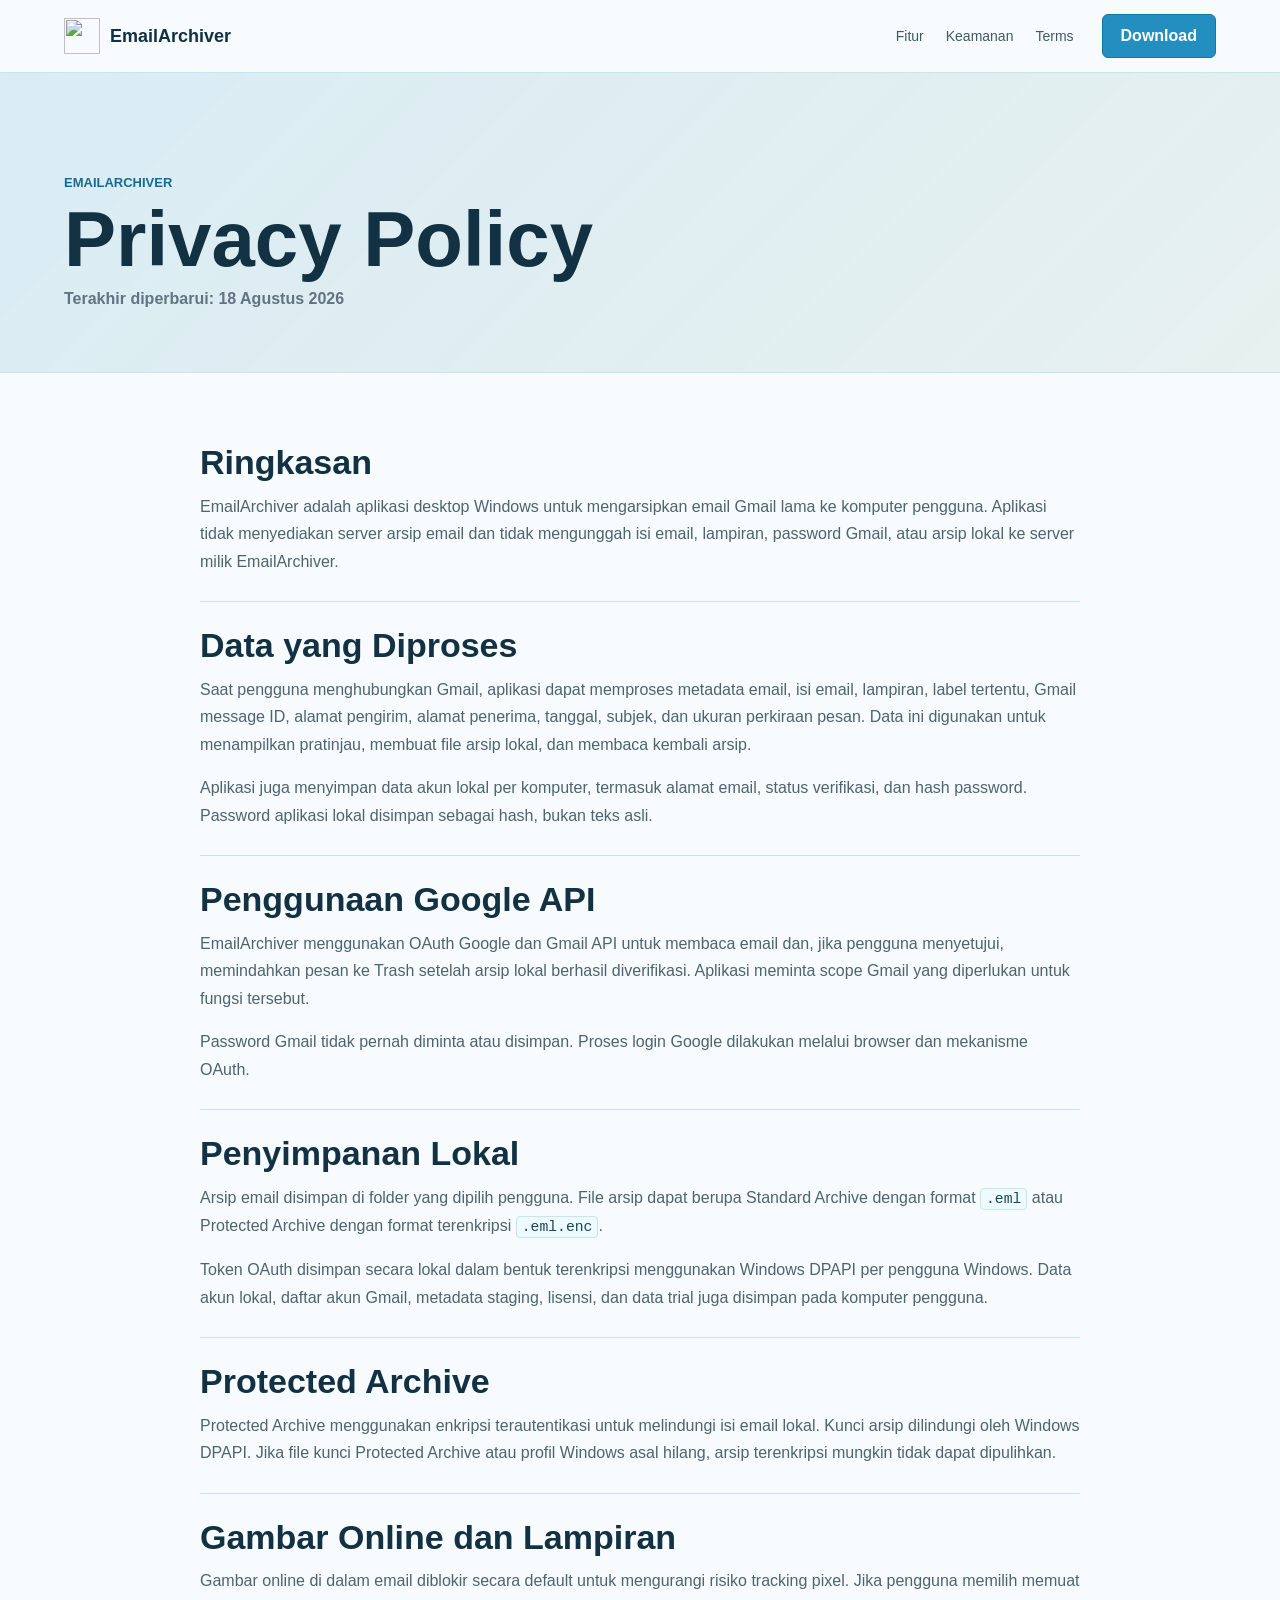
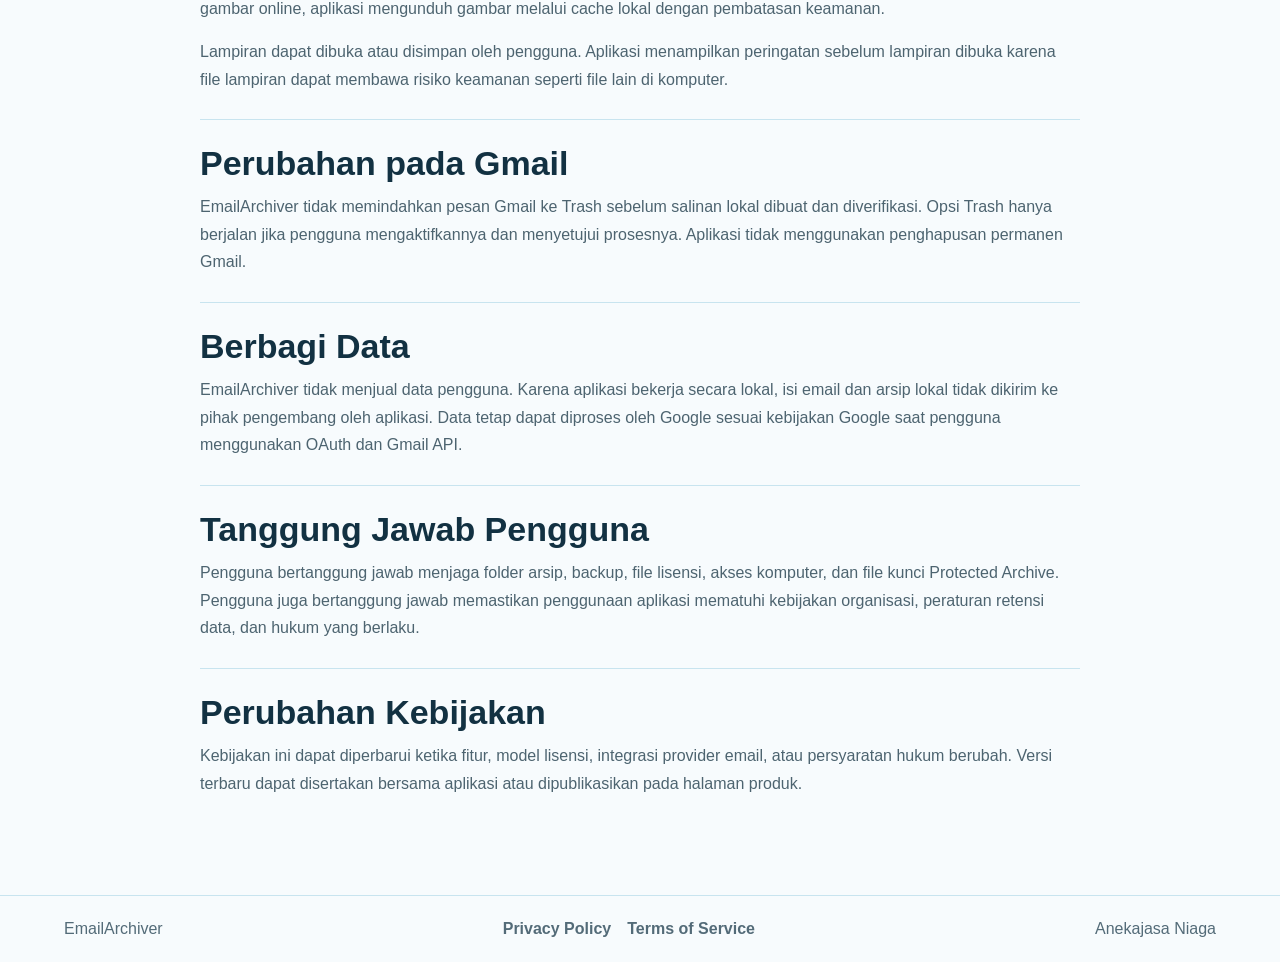
==== public/privacy-policy.html @ bda4c3da "First commit" ====
<!doctype html>
<html lang="id">
<head>
  <meta charset="utf-8">
  <meta name="viewport" content="width=device-width, initial-scale=1">
  <title>Privacy Policy - EmailArchiver</title>
  <meta name="description" content="Kebijakan privasi EmailArchiver mengenai data Gmail, arsip lokal, OAuth, token, lisensi, dan keamanan lampiran.">
  <link rel="stylesheet" href="styles.css">
</head>
<body>
  <header class="site-header">
    <a class="brand" href="index.html" aria-label="EmailArchiver">
      <img src="../EmailArchiver.App/Resources/logo.png" alt="" class="brand-logo">
      <span>EmailArchiver</span>
    </a>
    <nav class="nav-links" aria-label="Navigasi utama">
      <a href="index.html#fitur">Fitur</a>
      <a href="index.html#keamanan">Keamanan</a>
      <a href="terms-of-service.html">Terms</a>
    </nav>
    <a class="header-action" href="index.html#download">Download</a>
  </header>

  <main>
    <section class="legal-hero">
      <p class="eyebrow">EmailArchiver</p>
      <h1>Privacy Policy</h1>
      <p>Terakhir diperbarui: 18 Agustus 2026</p>
    </section>

    <article class="legal-content">
      <section>
        <h2>Ringkasan</h2>
        <p>EmailArchiver adalah aplikasi desktop Windows untuk mengarsipkan email Gmail lama ke komputer pengguna. Aplikasi tidak menyediakan server arsip email dan tidak mengunggah isi email, lampiran, password Gmail, atau arsip lokal ke server milik EmailArchiver.</p>
      </section>

      <section>
        <h2>Data yang Diproses</h2>
        <p>Saat pengguna menghubungkan Gmail, aplikasi dapat memproses metadata email, isi email, lampiran, label tertentu, Gmail message ID, alamat pengirim, alamat penerima, tanggal, subjek, dan ukuran perkiraan pesan. Data ini digunakan untuk menampilkan pratinjau, membuat file arsip lokal, dan membaca kembali arsip.</p>
        <p>Aplikasi juga menyimpan data akun lokal per komputer, termasuk alamat email, status verifikasi, dan hash password. Password aplikasi lokal disimpan sebagai hash, bukan teks asli.</p>
      </section>

      <section>
        <h2>Penggunaan Google API</h2>
        <p>EmailArchiver menggunakan OAuth Google dan Gmail API untuk membaca email dan, jika pengguna menyetujui, memindahkan pesan ke Trash setelah arsip lokal berhasil diverifikasi. Aplikasi meminta scope Gmail yang diperlukan untuk fungsi tersebut.</p>
        <p>Password Gmail tidak pernah diminta atau disimpan. Proses login Google dilakukan melalui browser dan mekanisme OAuth.</p>
      </section>

      <section>
        <h2>Penyimpanan Lokal</h2>
        <p>Arsip email disimpan di folder yang dipilih pengguna. File arsip dapat berupa Standard Archive dengan format <code>.eml</code> atau Protected Archive dengan format terenkripsi <code>.eml.enc</code>.</p>
        <p>Token OAuth disimpan secara lokal dalam bentuk terenkripsi menggunakan Windows DPAPI per pengguna Windows. Data akun lokal, daftar akun Gmail, metadata staging, lisensi, dan data trial juga disimpan pada komputer pengguna.</p>
      </section>

      <section>
        <h2>Protected Archive</h2>
        <p>Protected Archive menggunakan enkripsi terautentikasi untuk melindungi isi email lokal. Kunci arsip dilindungi oleh Windows DPAPI. Jika file kunci Protected Archive atau profil Windows asal hilang, arsip terenkripsi mungkin tidak dapat dipulihkan.</p>
      </section>

      <section>
        <h2>Gambar Online dan Lampiran</h2>
        <p>Gambar online di dalam email diblokir secara default untuk mengurangi risiko tracking pixel. Jika pengguna memilih memuat gambar online, aplikasi mengunduh gambar melalui cache lokal dengan pembatasan keamanan.</p>
        <p>Lampiran dapat dibuka atau disimpan oleh pengguna. Aplikasi menampilkan peringatan sebelum lampiran dibuka karena file lampiran dapat membawa risiko keamanan seperti file lain di komputer.</p>
      </section>

      <section>
        <h2>Perubahan pada Gmail</h2>
        <p>EmailArchiver tidak memindahkan pesan Gmail ke Trash sebelum salinan lokal dibuat dan diverifikasi. Opsi Trash hanya berjalan jika pengguna mengaktifkannya dan menyetujui prosesnya. Aplikasi tidak menggunakan penghapusan permanen Gmail.</p>
      </section>

      <section>
        <h2>Berbagi Data</h2>
        <p>EmailArchiver tidak menjual data pengguna. Karena aplikasi bekerja secara lokal, isi email dan arsip lokal tidak dikirim ke pihak pengembang oleh aplikasi. Data tetap dapat diproses oleh Google sesuai kebijakan Google saat pengguna menggunakan OAuth dan Gmail API.</p>
      </section>

      <section>
        <h2>Tanggung Jawab Pengguna</h2>
        <p>Pengguna bertanggung jawab menjaga folder arsip, backup, file lisensi, akses komputer, dan file kunci Protected Archive. Pengguna juga bertanggung jawab memastikan penggunaan aplikasi mematuhi kebijakan organisasi, peraturan retensi data, dan hukum yang berlaku.</p>
      </section>

      <section>
        <h2>Perubahan Kebijakan</h2>
        <p>Kebijakan ini dapat diperbarui ketika fitur, model lisensi, integrasi provider email, atau persyaratan hukum berubah. Versi terbaru dapat disertakan bersama aplikasi atau dipublikasikan pada halaman produk.</p>
      </section>
    </article>
  </main>

  <footer class="site-footer">
    <span>EmailArchiver</span>
    <nav aria-label="Dokumen legal">
      <a href="privacy-policy.html">Privacy Policy</a>
      <a href="terms-of-service.html">Terms of Service</a>
    </nav>
    <span>Anekajasa Niaga</span>
  </footer>
</body>
</html>
---- public/styles.css ----
:root {
  --ink: #123142;
  --muted: #627383;
  --line: #c8e4ef;
  --surface: #ffffff;
  --soft: #f3f9fb;
  --blue: #238fc1;
  --blue-dark: #176b92;
  --green: #217a4b;
  --gold: #b7791f;
  --charcoal: #181a1b;
}

* {
  box-sizing: border-box;
}

html {
  scroll-behavior: smooth;
}

body {
  margin: 0;
  font-family: "Segoe UI Variable Text", "Segoe UI", Arial, sans-serif;
  color: var(--ink);
  background: #f7fbfd;
}

a {
  color: inherit;
  text-decoration: none;
}

.site-header {
  position: sticky;
  top: 0;
  z-index: 10;
  display: flex;
  align-items: center;
  gap: 28px;
  min-height: 72px;
  padding: 14px clamp(20px, 5vw, 72px);
  background: rgba(247, 251, 253, 0.92);
  border-bottom: 1px solid var(--line);
  backdrop-filter: blur(16px);
}

.brand {
  display: inline-flex;
  align-items: center;
  gap: 10px;
  font-size: 18px;
  font-weight: 700;
  margin-right: auto;
}

.brand-logo {
  width: 36px;
  height: 36px;
  object-fit: contain;
}

.nav-links {
  display: flex;
  align-items: center;
  gap: 22px;
  color: #3f5a68;
  font-size: 14px;
}

.header-action,
.primary-button,
.secondary-button {
  display: inline-flex;
  align-items: center;
  justify-content: center;
  min-height: 44px;
  padding: 0 18px;
  border: 1px solid transparent;
  border-radius: 6px;
  font-weight: 700;
  white-space: nowrap;
}

.header-action,
.primary-button {
  color: #ffffff;
  background: var(--blue);
  border-color: #1477a2;
}

.secondary-button {
  color: var(--blue-dark);
  background: #ffffff;
  border-color: var(--line);
}

.hero-section {
  display: grid;
  grid-template-columns: minmax(0, 0.9fr) minmax(520px, 1.1fr);
  gap: clamp(32px, 5vw, 76px);
  align-items: center;
  min-height: calc(100vh - 72px);
  padding: clamp(44px, 7vw, 92px) clamp(20px, 5vw, 72px) 56px;
  background:
    linear-gradient(135deg, rgba(35, 143, 193, 0.12), rgba(33, 122, 75, 0.08) 54%, rgba(183, 121, 31, 0.12)),
    #f7fbfd;
}

.eyebrow {
  margin: 0 0 12px;
  color: var(--blue-dark);
  font-size: 13px;
  font-weight: 800;
  letter-spacing: 0;
  text-transform: uppercase;
}

h1,
h2,
h3,
p {
  margin-top: 0;
}

h1 {
  margin-bottom: 18px;
  font-size: clamp(52px, 7vw, 92px);
  line-height: 0.95;
  letter-spacing: 0;
}

h2 {
  margin-bottom: 16px;
  font-size: clamp(30px, 4vw, 50px);
  line-height: 1.04;
  letter-spacing: 0;
}

h3 {
  margin-bottom: 10px;
  font-size: 20px;
}

.hero-lead {
  max-width: 600px;
  color: #435c69;
  font-size: clamp(18px, 2vw, 23px);
  line-height: 1.45;
}

.hero-actions,
.download-actions {
  display: flex;
  flex-wrap: wrap;
  gap: 12px;
  margin-top: 28px;
}

.trust-row {
  display: flex;
  flex-wrap: wrap;
  gap: 10px;
  margin-top: 28px;
}

.trust-row span {
  padding: 8px 11px;
  color: #24495a;
  background: rgba(255, 255, 255, 0.72);
  border: 1px solid var(--line);
  border-radius: 6px;
  font-size: 13px;
  font-weight: 700;
}

.app-preview {
  display: grid;
  grid-template-columns: 48px minmax(0, 1fr);
  min-height: 520px;
  overflow: hidden;
  background: var(--surface);
  border: 1px solid #9ed0e3;
  border-radius: 8px;
  box-shadow: 0 24px 70px rgba(18, 49, 66, 0.18);
}

.preview-sidebar {
  display: flex;
  flex-direction: column;
  gap: 18px;
  align-items: center;
  padding-top: 24px;
  background: var(--charcoal);
}

.preview-sidebar span {
  width: 18px;
  height: 18px;
  border-radius: 4px;
  background: #aeb8c2;
}

.preview-window {
  min-width: 0;
  background: #ffffff;
}

.preview-topbar {
  display: flex;
  align-items: center;
  justify-content: space-between;
  gap: 12px;
  min-height: 72px;
  padding: 16px 20px;
  color: #ffffff;
  background: #2ba2d6;
}

.preview-topbar strong,
.preview-topbar small {
  display: block;
}

.preview-topbar small {
  margin-top: 4px;
  color: #eaf8fe;
}

.preview-topbar button {
  min-height: 34px;
  padding: 0 12px;
  color: var(--ink);
  background: #ffffff;
  border: 0;
  border-radius: 4px;
}

.preview-tabs {
  display: flex;
  gap: 18px;
  padding: 12px 20px 0;
  border-bottom: 1px solid var(--line);
}

.preview-tabs span {
  padding-bottom: 12px;
  color: #637381;
  font-weight: 700;
}

.preview-tabs .active {
  color: var(--blue-dark);
  border-bottom: 3px solid var(--blue);
}

.preview-content {
  display: grid;
  grid-template-columns: 150px minmax(190px, 0.95fr) minmax(210px, 1.05fr);
  gap: 14px;
  padding: 18px;
}

.preview-content aside {
  display: flex;
  flex-direction: column;
  gap: 8px;
}

.preview-content aside button {
  min-height: 38px;
  padding: 0 12px;
  text-align: left;
  color: #365462;
  background: #f3f9fb;
  border: 1px solid var(--line);
  border-radius: 5px;
}

.preview-content aside .selected {
  color: #ffffff;
  background: var(--green);
  border-color: #17633b;
}

.search-line {
  height: 38px;
  margin-bottom: 10px;
  border: 1px solid var(--line);
  border-radius: 5px;
  background: linear-gradient(90deg, #e7f3f8 36%, #ffffff 36%);
}

.mail-list article {
  min-height: 86px;
  padding: 12px;
  border: 1px solid var(--line);
  border-radius: 6px;
  margin-bottom: 10px;
  background: #ffffff;
}

.mail-list strong,
.mail-list p,
.date {
  display: block;
}

.mail-list p {
  margin-bottom: 0;
  color: var(--muted);
}

.date {
  margin-bottom: 6px;
  color: var(--gold);
  font-size: 12px;
  font-weight: 700;
}

.reader-pane {
  min-height: 330px;
  padding: 18px;
  background: #f8fcfd;
  border: 1px solid var(--line);
  border-radius: 6px;
}

.reader-chip {
  display: inline-flex;
  margin-bottom: 18px;
  padding: 7px 10px;
  color: #17633b;
  background: #e6f4ed;
  border-radius: 5px;
  font-size: 12px;
  font-weight: 800;
}

.reader-pane h2 {
  font-size: 24px;
  line-height: 1.15;
}

.reader-pane p {
  color: var(--muted);
  line-height: 1.6;
}

.attachment-row {
  display: flex;
  gap: 10px;
  margin-top: 28px;
}

.attachment-row span {
  width: 86px;
  height: 34px;
  background: #ffffff;
  border: 1px solid var(--line);
  border-radius: 5px;
}

.section,
.download-section,
.site-footer {
  padding: clamp(48px, 7vw, 92px) clamp(20px, 5vw, 72px);
}

.section-heading {
  max-width: 780px;
  margin-bottom: 32px;
}

.feature-grid {
  display: grid;
  grid-template-columns: repeat(4, minmax(0, 1fr));
  gap: 16px;
}

.feature-grid article {
  padding: 22px;
  background: #ffffff;
  border: 1px solid var(--line);
  border-radius: 8px;
}

.feature-grid p,
.license-section p {
  color: var(--muted);
  line-height: 1.6;
}

.icon {
  display: inline-flex;
  align-items: center;
  justify-content: center;
  width: 40px;
  height: 32px;
  margin-bottom: 18px;
  color: #ffffff;
  background: var(--blue);
  border-radius: 5px;
  font-weight: 800;
}

.security-section {
  display: grid;
  grid-template-columns: minmax(0, 0.85fr) minmax(320px, 1.15fr);
  gap: clamp(28px, 5vw, 72px);
  background: #ffffff;
}

.security-copy p {
  color: var(--muted);
  font-size: 18px;
  line-height: 1.65;
}

.security-list {
  display: grid;
  gap: 12px;
}

.security-list div {
  display: grid;
  gap: 6px;
  padding: 18px;
  background: var(--soft);
  border: 1px solid var(--line);
  border-radius: 8px;
}

.security-list span {
  color: var(--muted);
}

.workflow-section {
  background: #f7fbfd;
}

.workflow {
  display: grid;
  grid-template-columns: repeat(4, minmax(0, 1fr));
  gap: 14px;
}

.workflow div {
  min-height: 160px;
  padding: 22px;
  background: #123142;
  color: #ffffff;
  border-radius: 8px;
}

.workflow span {
  display: block;
  margin-bottom: 30px;
  color: #9bdaf2;
  font-size: 34px;
  font-weight: 800;
}

.workflow p {
  margin-bottom: 0;
  line-height: 1.5;
}

.license-section,
.download-section {
  display: grid;
  grid-template-columns: minmax(0, 0.9fr) minmax(300px, 1.1fr);
  gap: clamp(24px, 5vw, 72px);
  align-items: center;
  background: #ffffff;
}

.download-section {
  background: linear-gradient(135deg, #123142, #176b92 58%, #217a4b);
  color: #ffffff;
}

.download-section .eyebrow {
  color: #9bdaf2;
}

.download-section h2 {
  max-width: 760px;
}

.download-section .secondary-button {
  color: #ffffff;
  background: transparent;
  border-color: rgba(255, 255, 255, 0.42);
}

.site-footer {
  display: flex;
  justify-content: space-between;
  align-items: center;
  gap: 16px;
  padding-top: 24px;
  padding-bottom: 24px;
  color: #536b78;
  border-top: 1px solid var(--line);
}

.site-footer nav {
  display: flex;
  flex-wrap: wrap;
  justify-content: center;
  gap: 16px;
  font-weight: 700;
}

.legal-hero {
  padding: clamp(56px, 8vw, 104px) clamp(20px, 5vw, 72px) clamp(34px, 5vw, 64px);
  background:
    linear-gradient(135deg, rgba(35, 143, 193, 0.14), rgba(33, 122, 75, 0.08)),
    #f7fbfd;
  border-bottom: 1px solid var(--line);
}

.legal-hero h1 {
  max-width: 900px;
  margin-bottom: 14px;
  font-size: clamp(44px, 7vw, 78px);
}

.legal-hero p:last-child {
  margin-bottom: 0;
  color: var(--muted);
  font-weight: 700;
}

.legal-content {
  max-width: 920px;
  margin: 0 auto;
  padding: clamp(36px, 6vw, 72px) 20px;
}

.legal-content section {
  padding: 26px 0;
  border-bottom: 1px solid var(--line);
}

.legal-content section:first-child {
  padding-top: 0;
}

.legal-content section:last-child {
  border-bottom: 0;
}

.legal-content h2 {
  margin-bottom: 12px;
  font-size: clamp(24px, 3vw, 34px);
}

.legal-content p {
  color: #4d6470;
  line-height: 1.72;
}

.legal-content p:last-child {
  margin-bottom: 0;
}

.legal-content code {
  padding: 2px 5px;
  color: #17465b;
  background: #effaff;
  border: 1px solid var(--line);
  border-radius: 4px;
  font-family: Consolas, "Courier New", monospace;
  font-size: 0.92em;
}

@media (max-width: 980px) {
  .nav-links {
    display: none;
  }

  .hero-section,
  .security-section,
  .license-section,
  .download-section {
    grid-template-columns: 1fr;
  }

  .app-preview {
    min-height: auto;
  }

  .preview-content {
    grid-template-columns: 1fr;
  }

  .preview-content aside {
    flex-direction: row;
    overflow-x: auto;
  }

  .preview-content aside button {
    min-width: 110px;
  }

  .feature-grid,
  .workflow {
    grid-template-columns: repeat(2, minmax(0, 1fr));
  }
}

@media (max-width: 640px) {
  .site-header {
    gap: 12px;
  }

  .brand span {
    display: none;
  }

  .header-action {
    min-height: 38px;
    padding: 0 12px;
  }

  .hero-section {
    padding-top: 34px;
  }

  .app-preview {
    grid-template-columns: 34px minmax(0, 1fr);
    border-radius: 6px;
  }

  .preview-sidebar {
    gap: 14px;
  }

  .preview-sidebar span {
    width: 14px;
    height: 14px;
  }

  .preview-topbar {
    align-items: flex-start;
    flex-direction: column;
  }

  .preview-tabs {
    gap: 12px;
    overflow-x: auto;
  }

  .feature-grid,
  .workflow {
    grid-template-columns: 1fr;
  }

  .site-footer {
    flex-direction: column;
  }
}
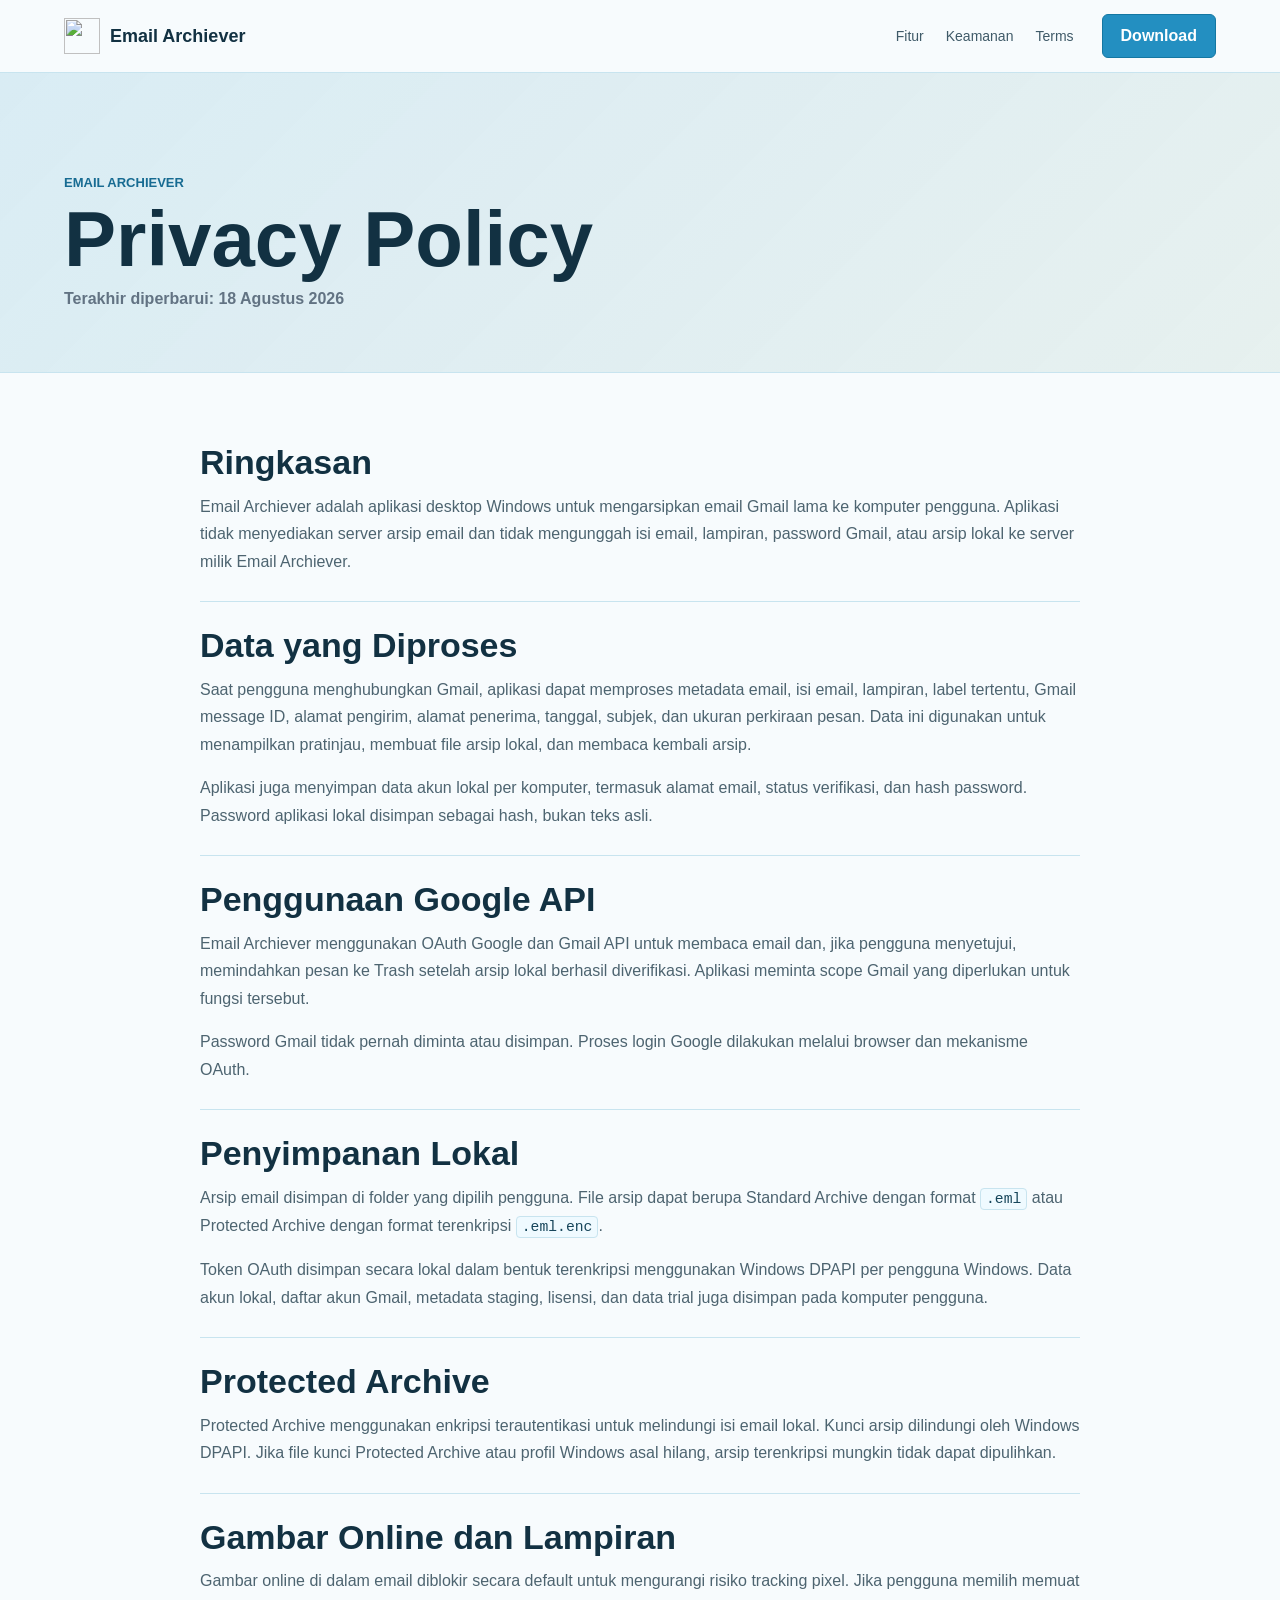
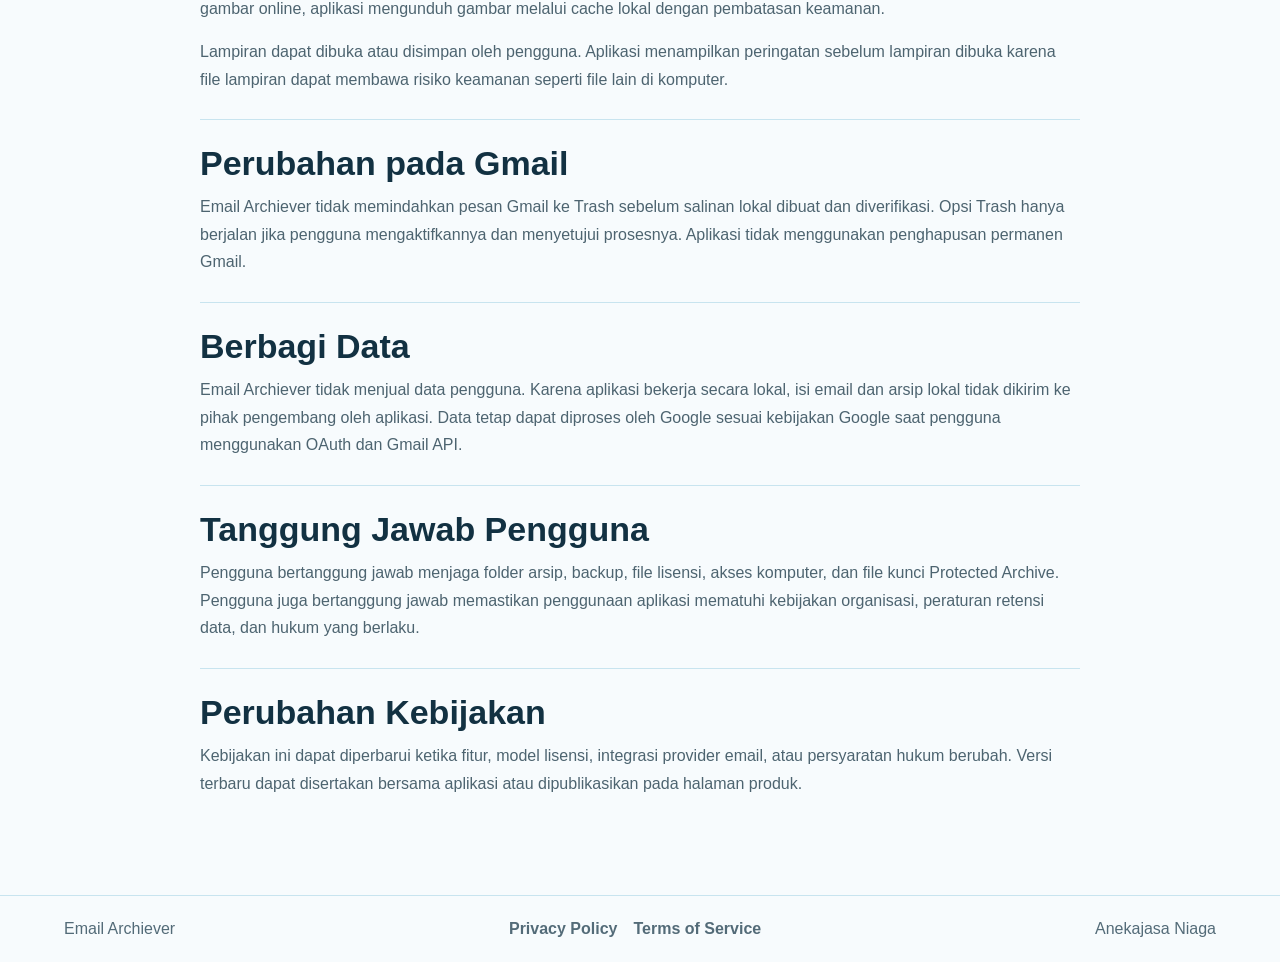
==== commit 6c9d4382: "fix solve issue" ====
--- a/public/privacy-policy.html
+++ b/public/privacy-policy.html
@@ -3,15 +3,15 @@
 <head>
   <meta charset="utf-8">
   <meta name="viewport" content="width=device-width, initial-scale=1">
-  <title>Privacy Policy - EmailArchiver</title>
-  <meta name="description" content="Kebijakan privasi EmailArchiver mengenai data Gmail, arsip lokal, OAuth, token, lisensi, dan keamanan lampiran.">
+  <title>Privacy Policy - Email Archiever</title>
+  <meta name="description" content="Kebijakan privasi Email Archiever mengenai data Gmail, arsip lokal, OAuth, token, lisensi, dan keamanan lampiran.">
   <link rel="stylesheet" href="styles.css">
 </head>
 <body>
   <header class="site-header">
-    <a class="brand" href="index.html" aria-label="EmailArchiver">
+    <a class="brand" href="index.html" aria-label="Email Archiever">
       <img src="../EmailArchiver.App/Resources/logo.png" alt="" class="brand-logo">
-      <span>EmailArchiver</span>
+      <span>Email Archiever</span>
     </a>
     <nav class="nav-links" aria-label="Navigasi utama">
       <a href="index.html#fitur">Fitur</a>
@@ -23,7 +23,7 @@
 
   <main>
     <section class="legal-hero">
-      <p class="eyebrow">EmailArchiver</p>
+      <p class="eyebrow">Email Archiever</p>
       <h1>Privacy Policy</h1>
       <p>Terakhir diperbarui: 18 Agustus 2026</p>
     </section>
@@ -31,7 +31,7 @@
     <article class="legal-content">
       <section>
         <h2>Ringkasan</h2>
-        <p>EmailArchiver adalah aplikasi desktop Windows untuk mengarsipkan email Gmail lama ke komputer pengguna. Aplikasi tidak menyediakan server arsip email dan tidak mengunggah isi email, lampiran, password Gmail, atau arsip lokal ke server milik EmailArchiver.</p>
+        <p>Email Archiever adalah aplikasi desktop Windows untuk mengarsipkan email Gmail lama ke komputer pengguna. Aplikasi tidak menyediakan server arsip email dan tidak mengunggah isi email, lampiran, password Gmail, atau arsip lokal ke server milik Email Archiever.</p>
       </section>
 
       <section>
@@ -42,7 +42,7 @@
 
       <section>
         <h2>Penggunaan Google API</h2>
-        <p>EmailArchiver menggunakan OAuth Google dan Gmail API untuk membaca email dan, jika pengguna menyetujui, memindahkan pesan ke Trash setelah arsip lokal berhasil diverifikasi. Aplikasi meminta scope Gmail yang diperlukan untuk fungsi tersebut.</p>
+        <p>Email Archiever menggunakan OAuth Google dan Gmail API untuk membaca email dan, jika pengguna menyetujui, memindahkan pesan ke Trash setelah arsip lokal berhasil diverifikasi. Aplikasi meminta scope Gmail yang diperlukan untuk fungsi tersebut.</p>
         <p>Password Gmail tidak pernah diminta atau disimpan. Proses login Google dilakukan melalui browser dan mekanisme OAuth.</p>
       </section>
 
@@ -65,12 +65,12 @@
 
       <section>
         <h2>Perubahan pada Gmail</h2>
-        <p>EmailArchiver tidak memindahkan pesan Gmail ke Trash sebelum salinan lokal dibuat dan diverifikasi. Opsi Trash hanya berjalan jika pengguna mengaktifkannya dan menyetujui prosesnya. Aplikasi tidak menggunakan penghapusan permanen Gmail.</p>
+        <p>Email Archiever tidak memindahkan pesan Gmail ke Trash sebelum salinan lokal dibuat dan diverifikasi. Opsi Trash hanya berjalan jika pengguna mengaktifkannya dan menyetujui prosesnya. Aplikasi tidak menggunakan penghapusan permanen Gmail.</p>
       </section>
 
       <section>
         <h2>Berbagi Data</h2>
-        <p>EmailArchiver tidak menjual data pengguna. Karena aplikasi bekerja secara lokal, isi email dan arsip lokal tidak dikirim ke pihak pengembang oleh aplikasi. Data tetap dapat diproses oleh Google sesuai kebijakan Google saat pengguna menggunakan OAuth dan Gmail API.</p>
+        <p>Email Archiever tidak menjual data pengguna. Karena aplikasi bekerja secara lokal, isi email dan arsip lokal tidak dikirim ke pihak pengembang oleh aplikasi. Data tetap dapat diproses oleh Google sesuai kebijakan Google saat pengguna menggunakan OAuth dan Gmail API.</p>
       </section>
 
       <section>
@@ -86,7 +86,7 @@
   </main>
 
   <footer class="site-footer">
-    <span>EmailArchiver</span>
+    <span>Email Archiever</span>
     <nav aria-label="Dokumen legal">
       <a href="privacy-policy.html">Privacy Policy</a>
       <a href="terms-of-service.html">Terms of Service</a>
--- a/public/styles.css
+++ b/public/styles.css
@@ -149,6 +149,14 @@
   line-height: 1.45;
 }
 
+.hero-purpose {
+  max-width: 620px;
+  margin-top: 14px;
+  color: #536b78;
+  font-size: 16px;
+  line-height: 1.62;
+}
+
 .hero-actions,
 .download-actions {
   display: flex;
@@ -372,6 +380,12 @@
   margin-bottom: 32px;
 }
 
+.section-intro {
+  color: var(--muted);
+  font-size: 18px;
+  line-height: 1.65;
+}
+
 .feature-grid {
   display: grid;
   grid-template-columns: repeat(4, minmax(0, 1fr));
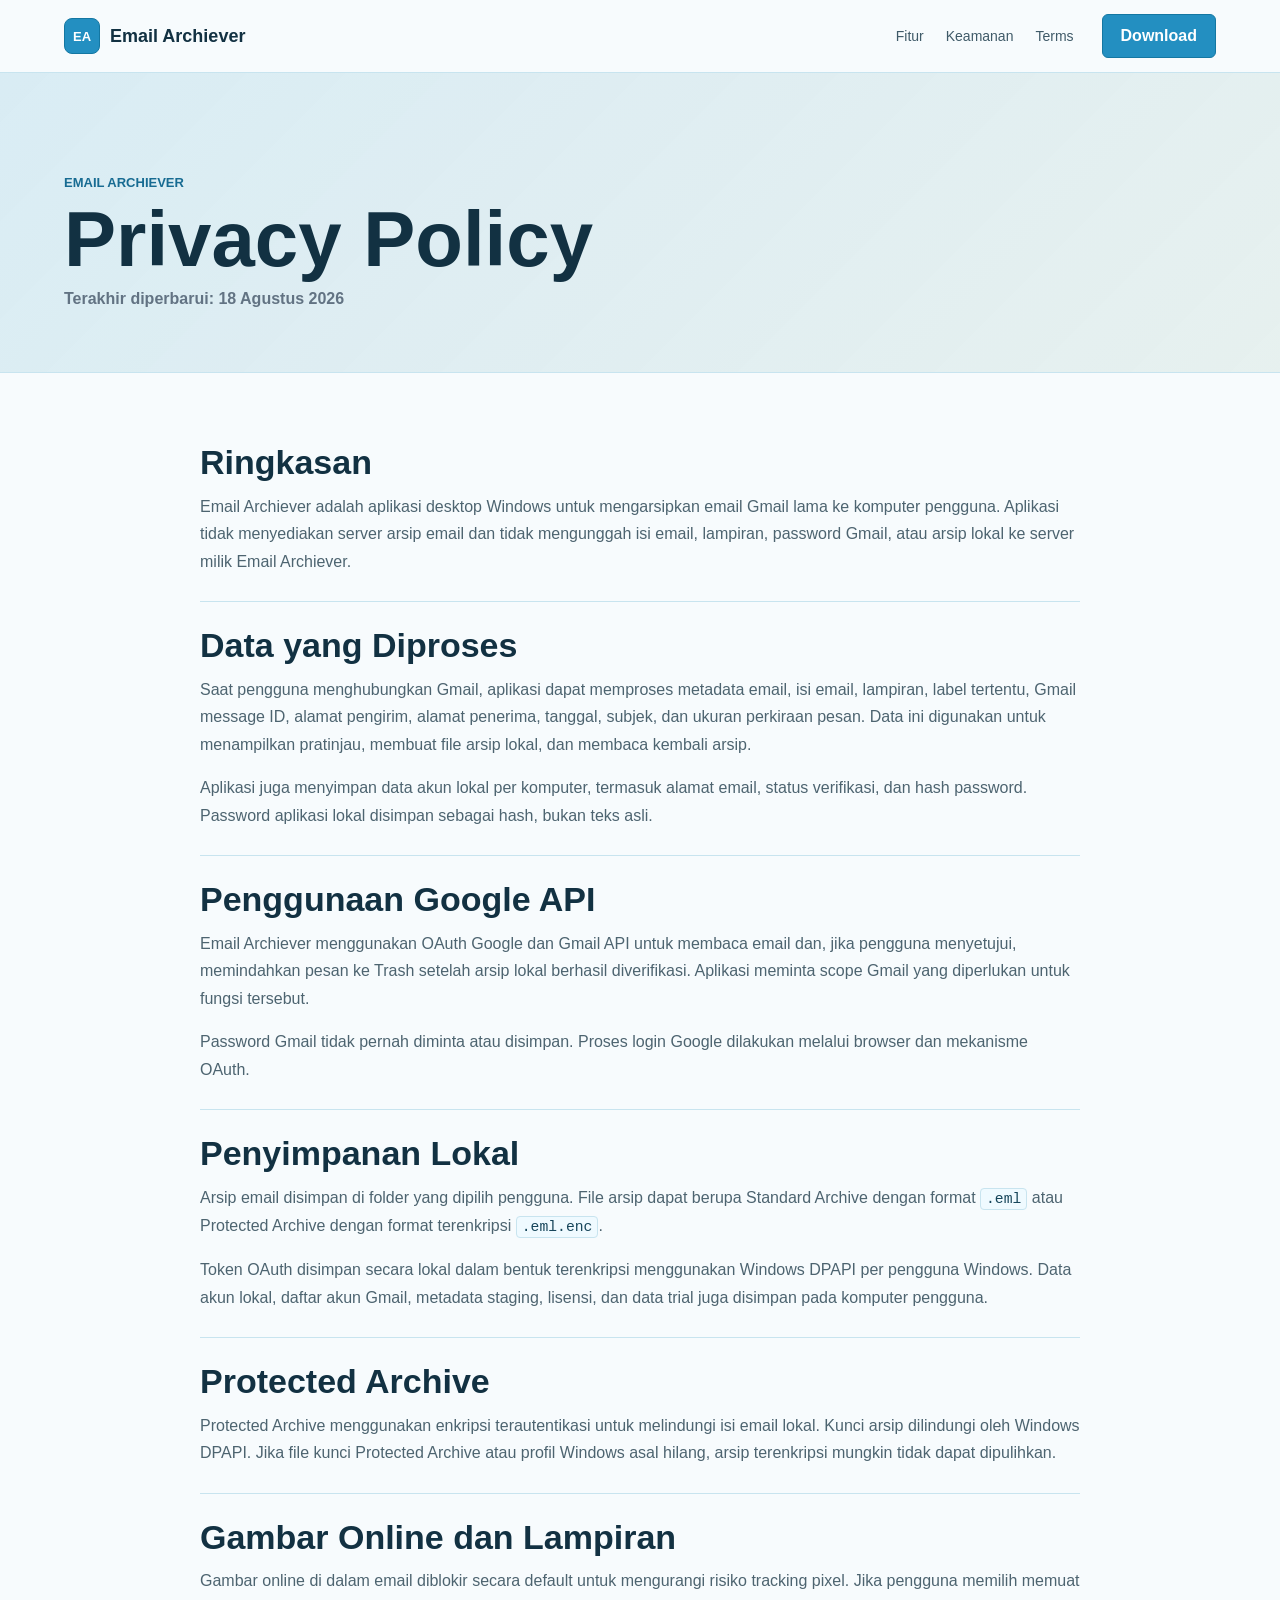
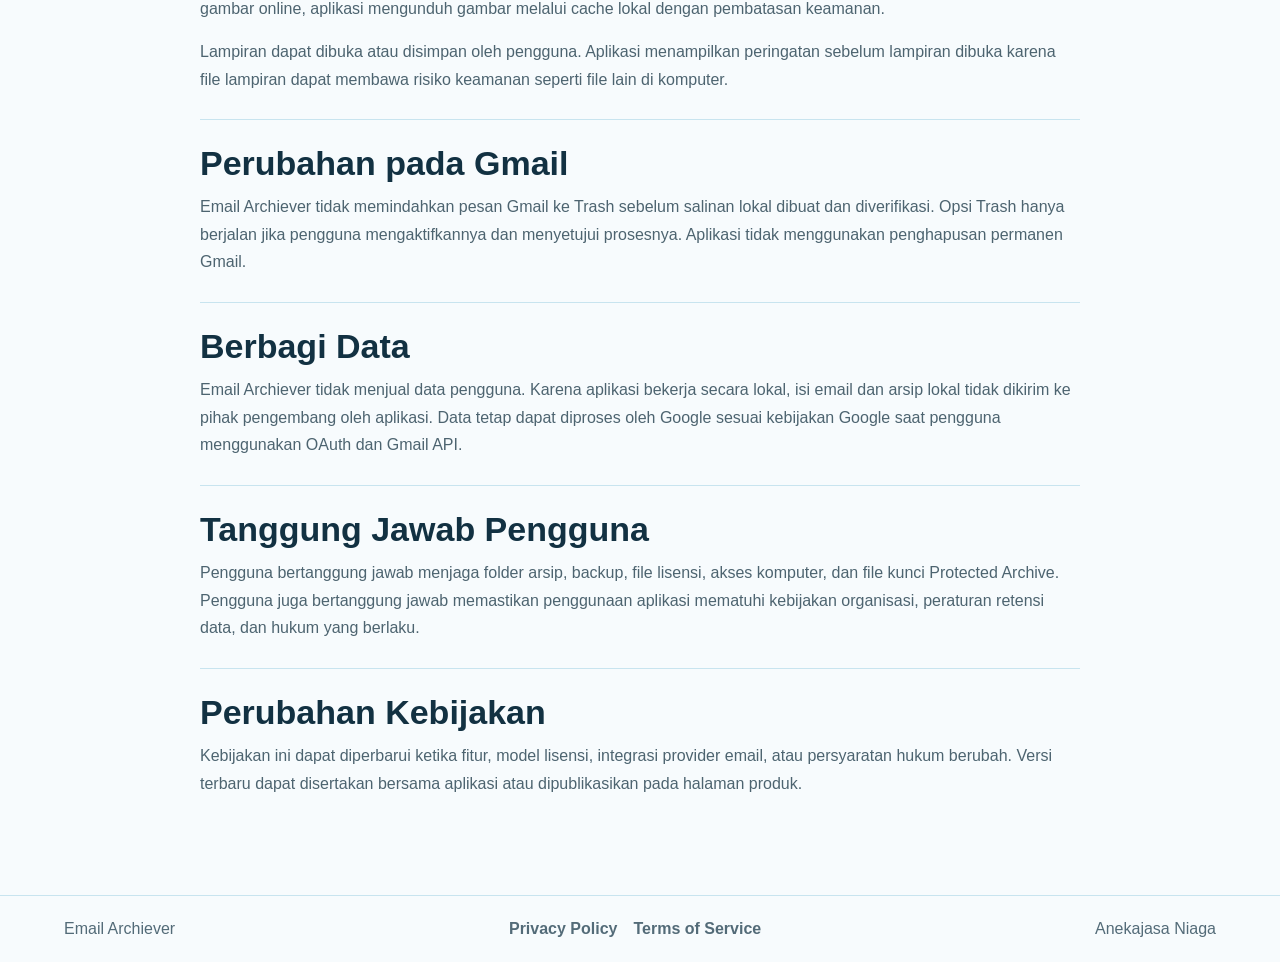
==== commit 8624382a: "fix solve issue" ====
--- a/public/privacy-policy.html
+++ b/public/privacy-policy.html
@@ -10,7 +10,7 @@
 <body>
   <header class="site-header">
     <a class="brand" href="index.html" aria-label="Email Archiever">
-      <img src="../EmailArchiver.App/Resources/logo.png" alt="" class="brand-logo">
+      <span class="brand-mark" aria-hidden="true">EA</span>
       <span>Email Archiever</span>
     </a>
     <nav class="nav-links" aria-label="Navigasi utama">
@@ -87,7 +87,7 @@
 
   <footer class="site-footer">
     <span>Email Archiever</span>
-    <nav aria-label="Dokumen legal">
+    <nav aria-label="Legal documents">
       <a href="privacy-policy.html">Privacy Policy</a>
       <a href="terms-of-service.html">Terms of Service</a>
     </nav>
--- a/public/styles.css
+++ b/public/styles.css
@@ -60,6 +60,20 @@
   object-fit: contain;
 }
 
+.brand-mark {
+  display: inline-flex;
+  align-items: center;
+  justify-content: center;
+  width: 36px;
+  height: 36px;
+  color: #ffffff;
+  background: var(--blue);
+  border: 1px solid #1477a2;
+  border-radius: 8px;
+  font-size: 13px;
+  font-weight: 800;
+}
+
 .nav-links {
   display: flex;
   align-items: center;
@@ -155,6 +169,22 @@
   color: #536b78;
   font-size: 16px;
   line-height: 1.62;
+}
+
+.review-note {
+  max-width: 640px;
+  display: grid;
+  gap: 5px;
+  margin-top: 16px;
+  padding: 14px 16px;
+  background: #ffffff;
+  border: 1px solid var(--line);
+  border-radius: 8px;
+}
+
+.review-note span {
+  color: var(--muted);
+  line-height: 1.55;
 }
 
 .hero-actions,
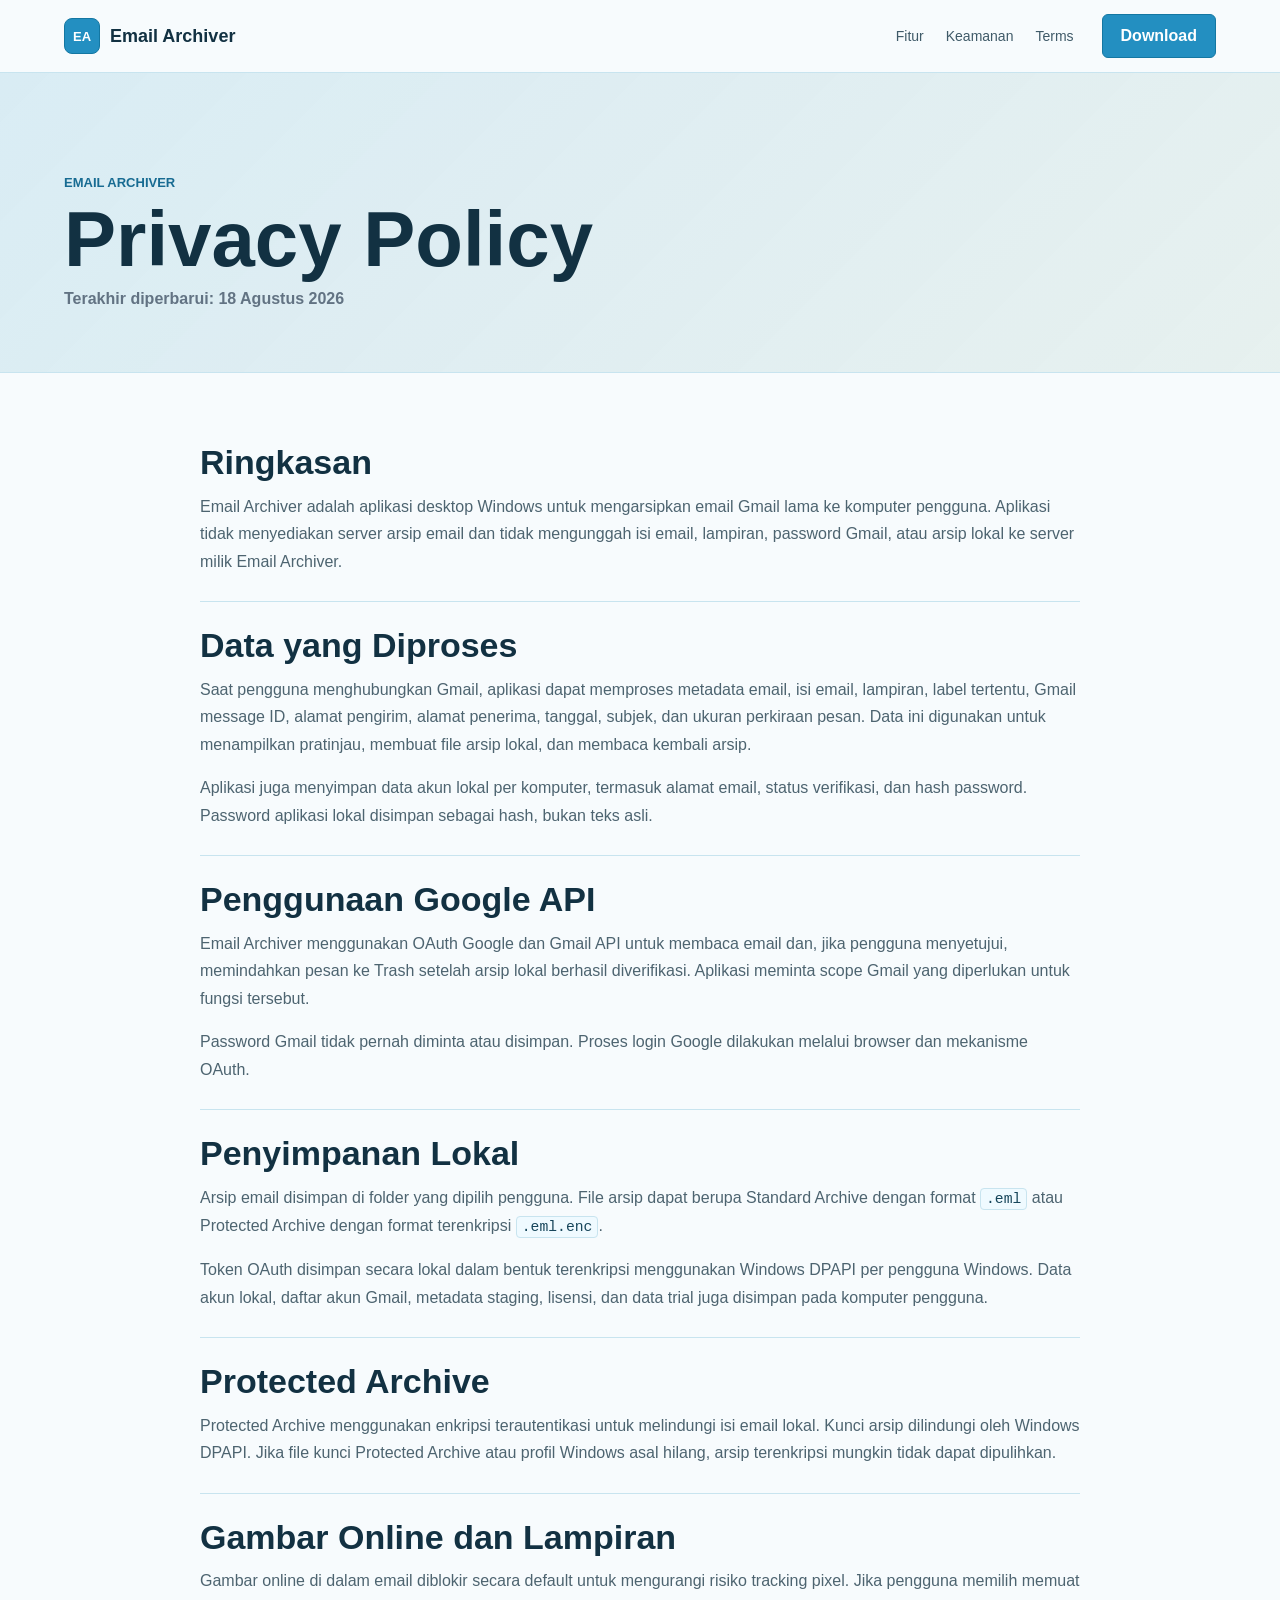
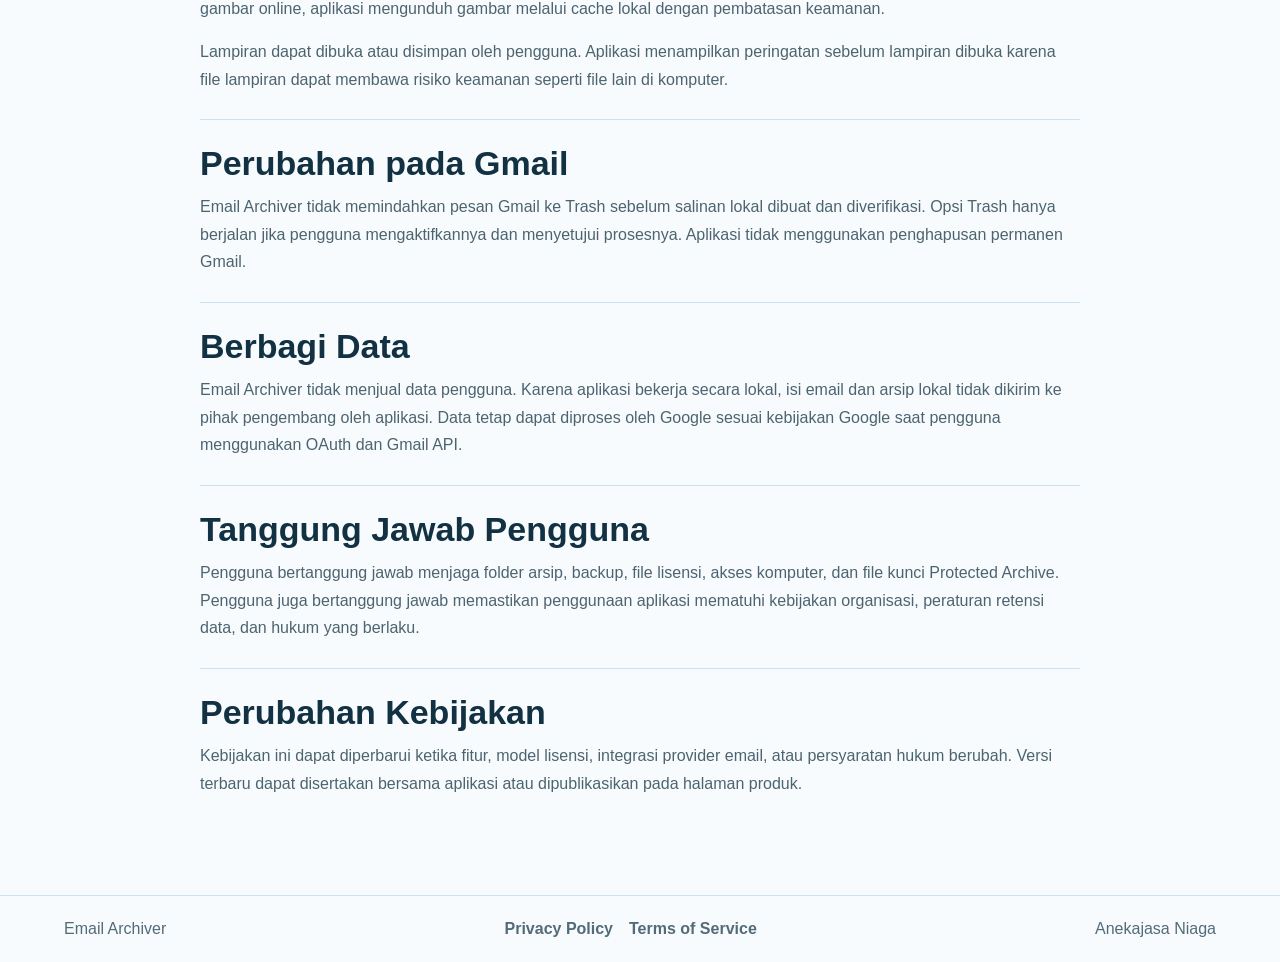
==== commit ac8d0dfc: "perbaiki nama" ====
--- a/public/privacy-policy.html
+++ b/public/privacy-policy.html
@@ -3,15 +3,15 @@
 <head>
   <meta charset="utf-8">
   <meta name="viewport" content="width=device-width, initial-scale=1">
-  <title>Privacy Policy - Email Archiever</title>
-  <meta name="description" content="Kebijakan privasi Email Archiever mengenai data Gmail, arsip lokal, OAuth, token, lisensi, dan keamanan lampiran.">
+  <title>Privacy Policy - Email Archiver</title>
+  <meta name="description" content="Kebijakan privasi Email Archiver mengenai data Gmail, arsip lokal, OAuth, token, lisensi, dan keamanan lampiran.">
   <link rel="stylesheet" href="styles.css">
 </head>
 <body>
   <header class="site-header">
-    <a class="brand" href="index.html" aria-label="Email Archiever">
+    <a class="brand" href="index.html" aria-label="Email Archiver">
       <span class="brand-mark" aria-hidden="true">EA</span>
-      <span>Email Archiever</span>
+      <span>Email Archiver</span>
     </a>
     <nav class="nav-links" aria-label="Navigasi utama">
       <a href="index.html#fitur">Fitur</a>
@@ -23,7 +23,7 @@
 
   <main>
     <section class="legal-hero">
-      <p class="eyebrow">Email Archiever</p>
+      <p class="eyebrow">Email Archiver</p>
       <h1>Privacy Policy</h1>
       <p>Terakhir diperbarui: 18 Agustus 2026</p>
     </section>
@@ -31,7 +31,7 @@
     <article class="legal-content">
       <section>
         <h2>Ringkasan</h2>
-        <p>Email Archiever adalah aplikasi desktop Windows untuk mengarsipkan email Gmail lama ke komputer pengguna. Aplikasi tidak menyediakan server arsip email dan tidak mengunggah isi email, lampiran, password Gmail, atau arsip lokal ke server milik Email Archiever.</p>
+        <p>Email Archiver adalah aplikasi desktop Windows untuk mengarsipkan email Gmail lama ke komputer pengguna. Aplikasi tidak menyediakan server arsip email dan tidak mengunggah isi email, lampiran, password Gmail, atau arsip lokal ke server milik Email Archiver.</p>
       </section>
 
       <section>
@@ -42,7 +42,7 @@
 
       <section>
         <h2>Penggunaan Google API</h2>
-        <p>Email Archiever menggunakan OAuth Google dan Gmail API untuk membaca email dan, jika pengguna menyetujui, memindahkan pesan ke Trash setelah arsip lokal berhasil diverifikasi. Aplikasi meminta scope Gmail yang diperlukan untuk fungsi tersebut.</p>
+        <p>Email Archiver menggunakan OAuth Google dan Gmail API untuk membaca email dan, jika pengguna menyetujui, memindahkan pesan ke Trash setelah arsip lokal berhasil diverifikasi. Aplikasi meminta scope Gmail yang diperlukan untuk fungsi tersebut.</p>
         <p>Password Gmail tidak pernah diminta atau disimpan. Proses login Google dilakukan melalui browser dan mekanisme OAuth.</p>
       </section>
 
@@ -65,12 +65,12 @@
 
       <section>
         <h2>Perubahan pada Gmail</h2>
-        <p>Email Archiever tidak memindahkan pesan Gmail ke Trash sebelum salinan lokal dibuat dan diverifikasi. Opsi Trash hanya berjalan jika pengguna mengaktifkannya dan menyetujui prosesnya. Aplikasi tidak menggunakan penghapusan permanen Gmail.</p>
+        <p>Email Archiver tidak memindahkan pesan Gmail ke Trash sebelum salinan lokal dibuat dan diverifikasi. Opsi Trash hanya berjalan jika pengguna mengaktifkannya dan menyetujui prosesnya. Aplikasi tidak menggunakan penghapusan permanen Gmail.</p>
       </section>
 
       <section>
         <h2>Berbagi Data</h2>
-        <p>Email Archiever tidak menjual data pengguna. Karena aplikasi bekerja secara lokal, isi email dan arsip lokal tidak dikirim ke pihak pengembang oleh aplikasi. Data tetap dapat diproses oleh Google sesuai kebijakan Google saat pengguna menggunakan OAuth dan Gmail API.</p>
+        <p>Email Archiver tidak menjual data pengguna. Karena aplikasi bekerja secara lokal, isi email dan arsip lokal tidak dikirim ke pihak pengembang oleh aplikasi. Data tetap dapat diproses oleh Google sesuai kebijakan Google saat pengguna menggunakan OAuth dan Gmail API.</p>
       </section>
 
       <section>
@@ -86,7 +86,7 @@
   </main>
 
   <footer class="site-footer">
-    <span>Email Archiever</span>
+    <span>Email Archiver</span>
     <nav aria-label="Legal documents">
       <a href="privacy-policy.html">Privacy Policy</a>
       <a href="terms-of-service.html">Terms of Service</a>
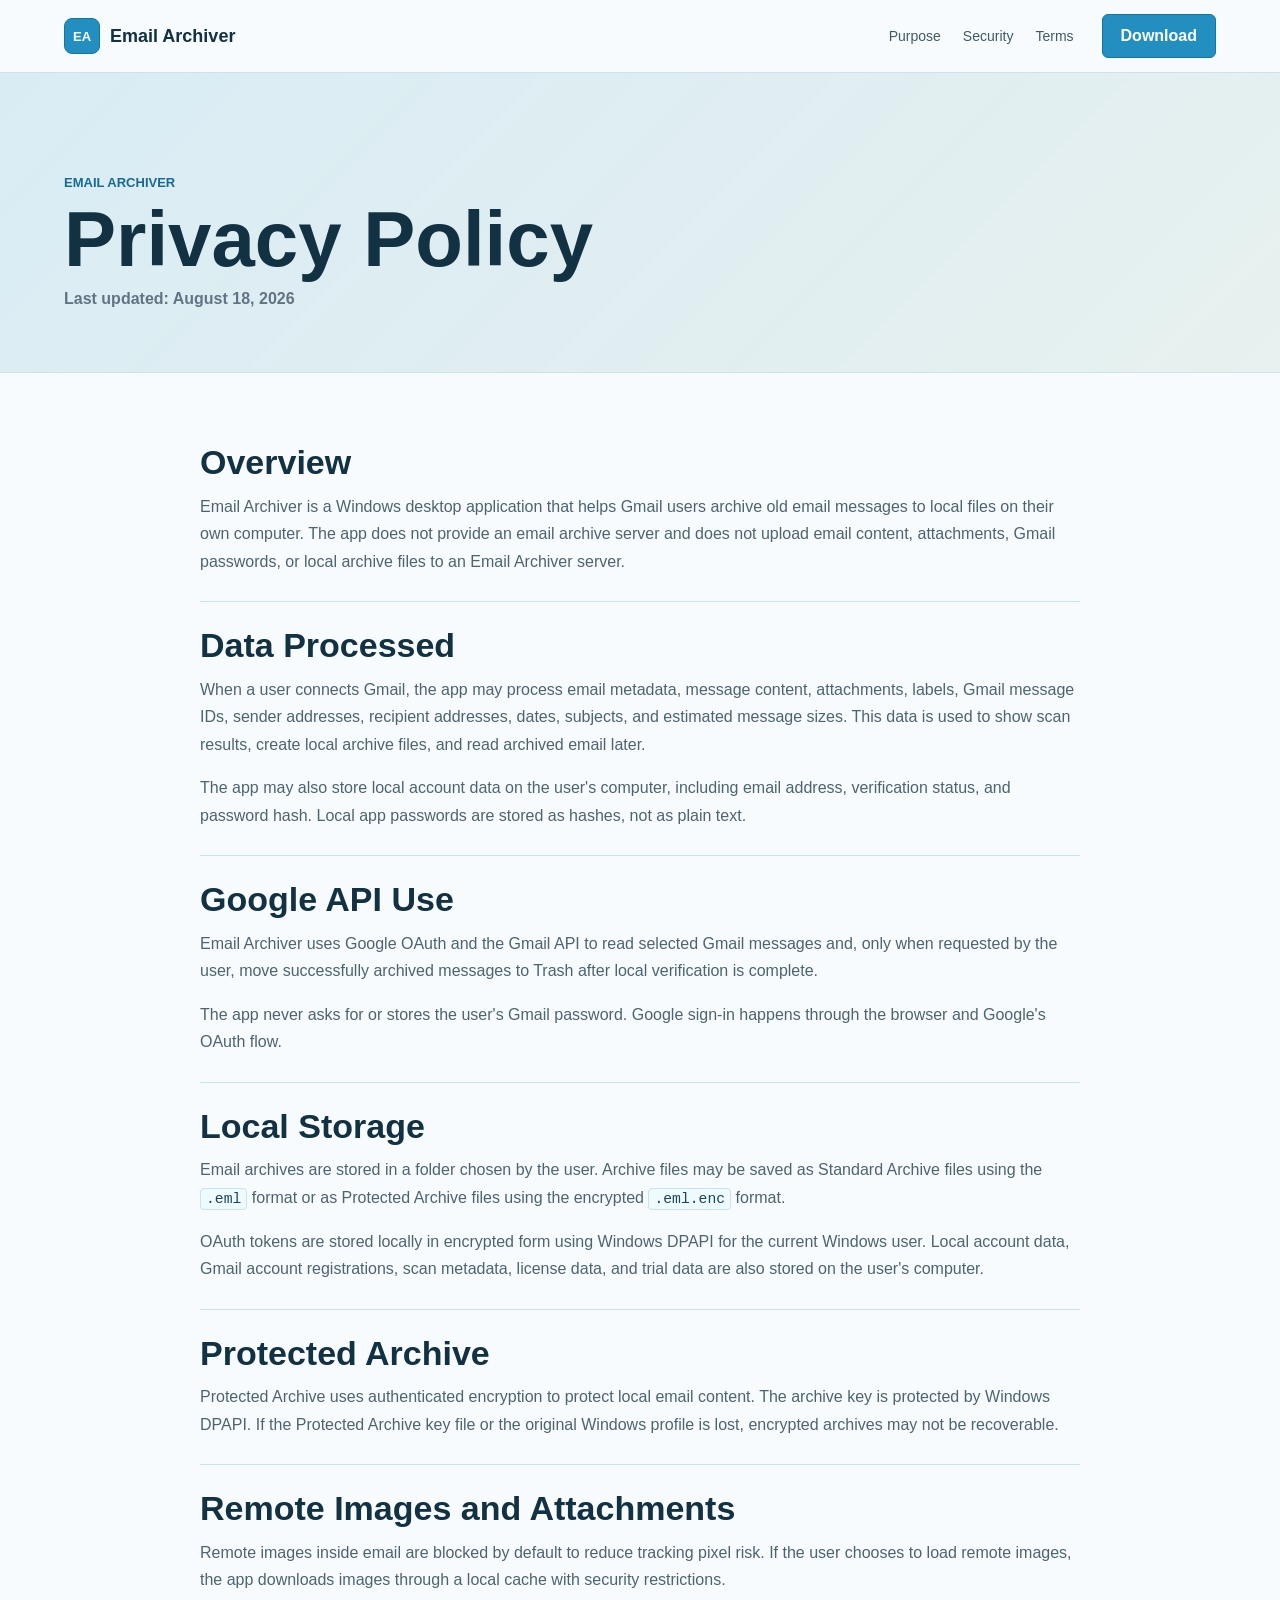
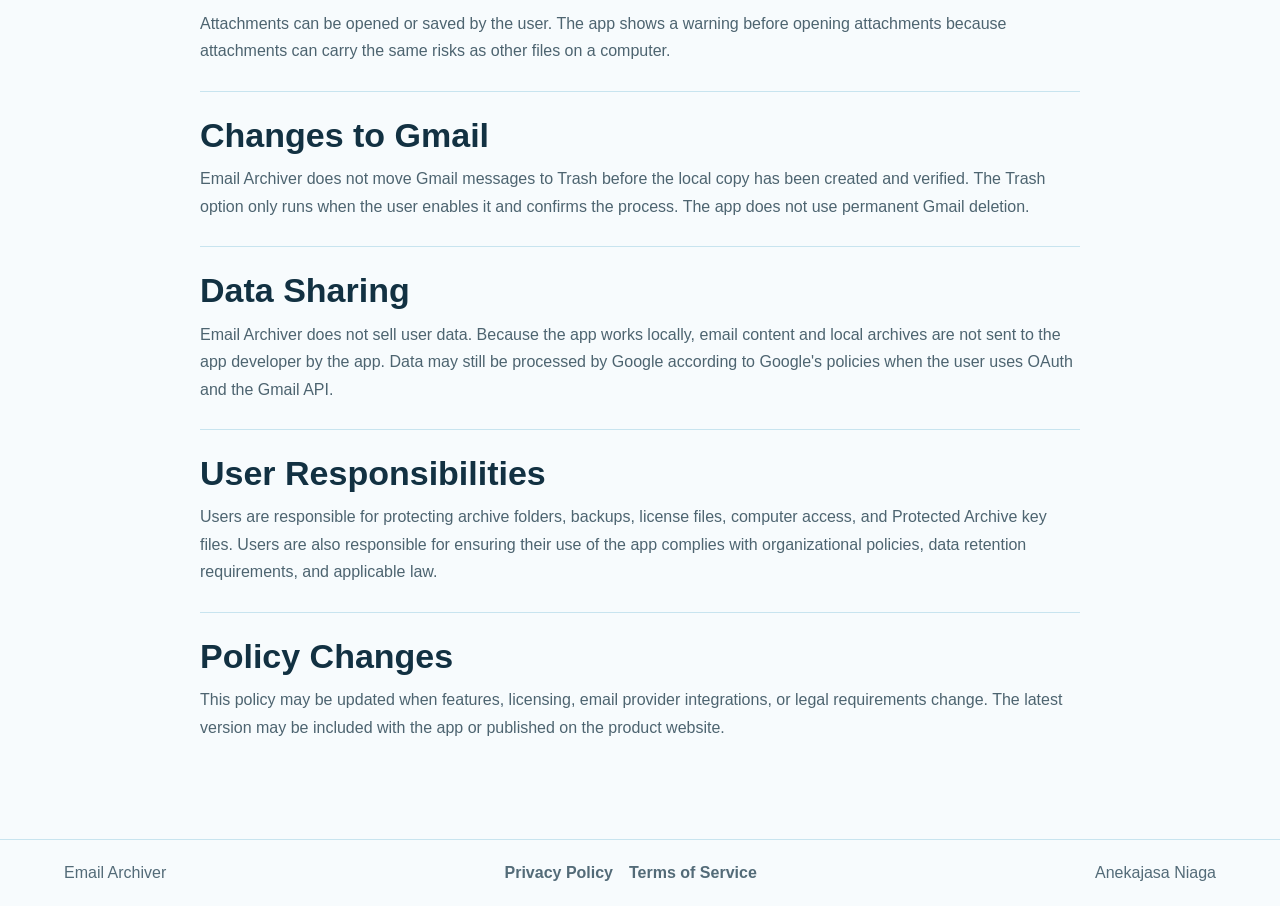
==== commit 6164c139: "masih perbaiki issue" ====
--- a/public/privacy-policy.html
+++ b/public/privacy-policy.html
@@ -1,10 +1,10 @@
 <!doctype html>
-<html lang="id">
+<html lang="en">
 <head>
   <meta charset="utf-8">
   <meta name="viewport" content="width=device-width, initial-scale=1">
   <title>Privacy Policy - Email Archiver</title>
-  <meta name="description" content="Kebijakan privasi Email Archiver mengenai data Gmail, arsip lokal, OAuth, token, lisensi, dan keamanan lampiran.">
+  <meta name="description" content="Privacy Policy for Email Archiver, a Windows desktop app for archiving old Gmail messages to verified local files.">
   <link rel="stylesheet" href="styles.css">
 </head>
 <body>
@@ -13,9 +13,9 @@
       <span class="brand-mark" aria-hidden="true">EA</span>
       <span>Email Archiver</span>
     </a>
-    <nav class="nav-links" aria-label="Navigasi utama">
-      <a href="index.html#fitur">Fitur</a>
-      <a href="index.html#keamanan">Keamanan</a>
+    <nav class="nav-links" aria-label="Main navigation">
+      <a href="index.html#fitur">Purpose</a>
+      <a href="index.html#keamanan">Security</a>
       <a href="terms-of-service.html">Terms</a>
     </nav>
     <a class="header-action" href="index.html#download">Download</a>
@@ -25,62 +25,53 @@
     <section class="legal-hero">
       <p class="eyebrow">Email Archiver</p>
       <h1>Privacy Policy</h1>
-      <p>Terakhir diperbarui: 18 Agustus 2026</p>
+      <p>Last updated: August 18, 2026</p>
     </section>
 
     <article class="legal-content">
       <section>
-        <h2>Ringkasan</h2>
-        <p>Email Archiver adalah aplikasi desktop Windows untuk mengarsipkan email Gmail lama ke komputer pengguna. Aplikasi tidak menyediakan server arsip email dan tidak mengunggah isi email, lampiran, password Gmail, atau arsip lokal ke server milik Email Archiver.</p>
+        <h2>Overview</h2>
+        <p>Email Archiver is a Windows desktop application that helps Gmail users archive old email messages to local files on their own computer. The app does not provide an email archive server and does not upload email content, attachments, Gmail passwords, or local archive files to an Email Archiver server.</p>
       </section>
-
       <section>
-        <h2>Data yang Diproses</h2>
-        <p>Saat pengguna menghubungkan Gmail, aplikasi dapat memproses metadata email, isi email, lampiran, label tertentu, Gmail message ID, alamat pengirim, alamat penerima, tanggal, subjek, dan ukuran perkiraan pesan. Data ini digunakan untuk menampilkan pratinjau, membuat file arsip lokal, dan membaca kembali arsip.</p>
-        <p>Aplikasi juga menyimpan data akun lokal per komputer, termasuk alamat email, status verifikasi, dan hash password. Password aplikasi lokal disimpan sebagai hash, bukan teks asli.</p>
+        <h2>Data Processed</h2>
+        <p>When a user connects Gmail, the app may process email metadata, message content, attachments, labels, Gmail message IDs, sender addresses, recipient addresses, dates, subjects, and estimated message sizes. This data is used to show scan results, create local archive files, and read archived email later.</p>
+        <p>The app may also store local account data on the user's computer, including email address, verification status, and password hash. Local app passwords are stored as hashes, not as plain text.</p>
       </section>
-
       <section>
-        <h2>Penggunaan Google API</h2>
-        <p>Email Archiver menggunakan OAuth Google dan Gmail API untuk membaca email dan, jika pengguna menyetujui, memindahkan pesan ke Trash setelah arsip lokal berhasil diverifikasi. Aplikasi meminta scope Gmail yang diperlukan untuk fungsi tersebut.</p>
-        <p>Password Gmail tidak pernah diminta atau disimpan. Proses login Google dilakukan melalui browser dan mekanisme OAuth.</p>
+        <h2>Google API Use</h2>
+        <p>Email Archiver uses Google OAuth and the Gmail API to read selected Gmail messages and, only when requested by the user, move successfully archived messages to Trash after local verification is complete.</p>
+        <p>The app never asks for or stores the user's Gmail password. Google sign-in happens through the browser and Google's OAuth flow.</p>
       </section>
-
       <section>
-        <h2>Penyimpanan Lokal</h2>
-        <p>Arsip email disimpan di folder yang dipilih pengguna. File arsip dapat berupa Standard Archive dengan format <code>.eml</code> atau Protected Archive dengan format terenkripsi <code>.eml.enc</code>.</p>
-        <p>Token OAuth disimpan secara lokal dalam bentuk terenkripsi menggunakan Windows DPAPI per pengguna Windows. Data akun lokal, daftar akun Gmail, metadata staging, lisensi, dan data trial juga disimpan pada komputer pengguna.</p>
+        <h2>Local Storage</h2>
+        <p>Email archives are stored in a folder chosen by the user. Archive files may be saved as Standard Archive files using the <code>.eml</code> format or as Protected Archive files using the encrypted <code>.eml.enc</code> format.</p>
+        <p>OAuth tokens are stored locally in encrypted form using Windows DPAPI for the current Windows user. Local account data, Gmail account registrations, scan metadata, license data, and trial data are also stored on the user's computer.</p>
       </section>
-
       <section>
         <h2>Protected Archive</h2>
-        <p>Protected Archive menggunakan enkripsi terautentikasi untuk melindungi isi email lokal. Kunci arsip dilindungi oleh Windows DPAPI. Jika file kunci Protected Archive atau profil Windows asal hilang, arsip terenkripsi mungkin tidak dapat dipulihkan.</p>
+        <p>Protected Archive uses authenticated encryption to protect local email content. The archive key is protected by Windows DPAPI. If the Protected Archive key file or the original Windows profile is lost, encrypted archives may not be recoverable.</p>
       </section>
-
       <section>
-        <h2>Gambar Online dan Lampiran</h2>
-        <p>Gambar online di dalam email diblokir secara default untuk mengurangi risiko tracking pixel. Jika pengguna memilih memuat gambar online, aplikasi mengunduh gambar melalui cache lokal dengan pembatasan keamanan.</p>
-        <p>Lampiran dapat dibuka atau disimpan oleh pengguna. Aplikasi menampilkan peringatan sebelum lampiran dibuka karena file lampiran dapat membawa risiko keamanan seperti file lain di komputer.</p>
+        <h2>Remote Images and Attachments</h2>
+        <p>Remote images inside email are blocked by default to reduce tracking pixel risk. If the user chooses to load remote images, the app downloads images through a local cache with security restrictions.</p>
+        <p>Attachments can be opened or saved by the user. The app shows a warning before opening attachments because attachments can carry the same risks as other files on a computer.</p>
       </section>
-
       <section>
-        <h2>Perubahan pada Gmail</h2>
-        <p>Email Archiver tidak memindahkan pesan Gmail ke Trash sebelum salinan lokal dibuat dan diverifikasi. Opsi Trash hanya berjalan jika pengguna mengaktifkannya dan menyetujui prosesnya. Aplikasi tidak menggunakan penghapusan permanen Gmail.</p>
+        <h2>Changes to Gmail</h2>
+        <p>Email Archiver does not move Gmail messages to Trash before the local copy has been created and verified. The Trash option only runs when the user enables it and confirms the process. The app does not use permanent Gmail deletion.</p>
       </section>
-
       <section>
-        <h2>Berbagi Data</h2>
-        <p>Email Archiver tidak menjual data pengguna. Karena aplikasi bekerja secara lokal, isi email dan arsip lokal tidak dikirim ke pihak pengembang oleh aplikasi. Data tetap dapat diproses oleh Google sesuai kebijakan Google saat pengguna menggunakan OAuth dan Gmail API.</p>
+        <h2>Data Sharing</h2>
+        <p>Email Archiver does not sell user data. Because the app works locally, email content and local archives are not sent to the app developer by the app. Data may still be processed by Google according to Google's policies when the user uses OAuth and the Gmail API.</p>
       </section>
-
       <section>
-        <h2>Tanggung Jawab Pengguna</h2>
-        <p>Pengguna bertanggung jawab menjaga folder arsip, backup, file lisensi, akses komputer, dan file kunci Protected Archive. Pengguna juga bertanggung jawab memastikan penggunaan aplikasi mematuhi kebijakan organisasi, peraturan retensi data, dan hukum yang berlaku.</p>
+        <h2>User Responsibilities</h2>
+        <p>Users are responsible for protecting archive folders, backups, license files, computer access, and Protected Archive key files. Users are also responsible for ensuring their use of the app complies with organizational policies, data retention requirements, and applicable law.</p>
       </section>
-
       <section>
-        <h2>Perubahan Kebijakan</h2>
-        <p>Kebijakan ini dapat diperbarui ketika fitur, model lisensi, integrasi provider email, atau persyaratan hukum berubah. Versi terbaru dapat disertakan bersama aplikasi atau dipublikasikan pada halaman produk.</p>
+        <h2>Policy Changes</h2>
+        <p>This policy may be updated when features, licensing, email provider integrations, or legal requirements change. The latest version may be included with the app or published on the product website.</p>
       </section>
     </article>
   </main>
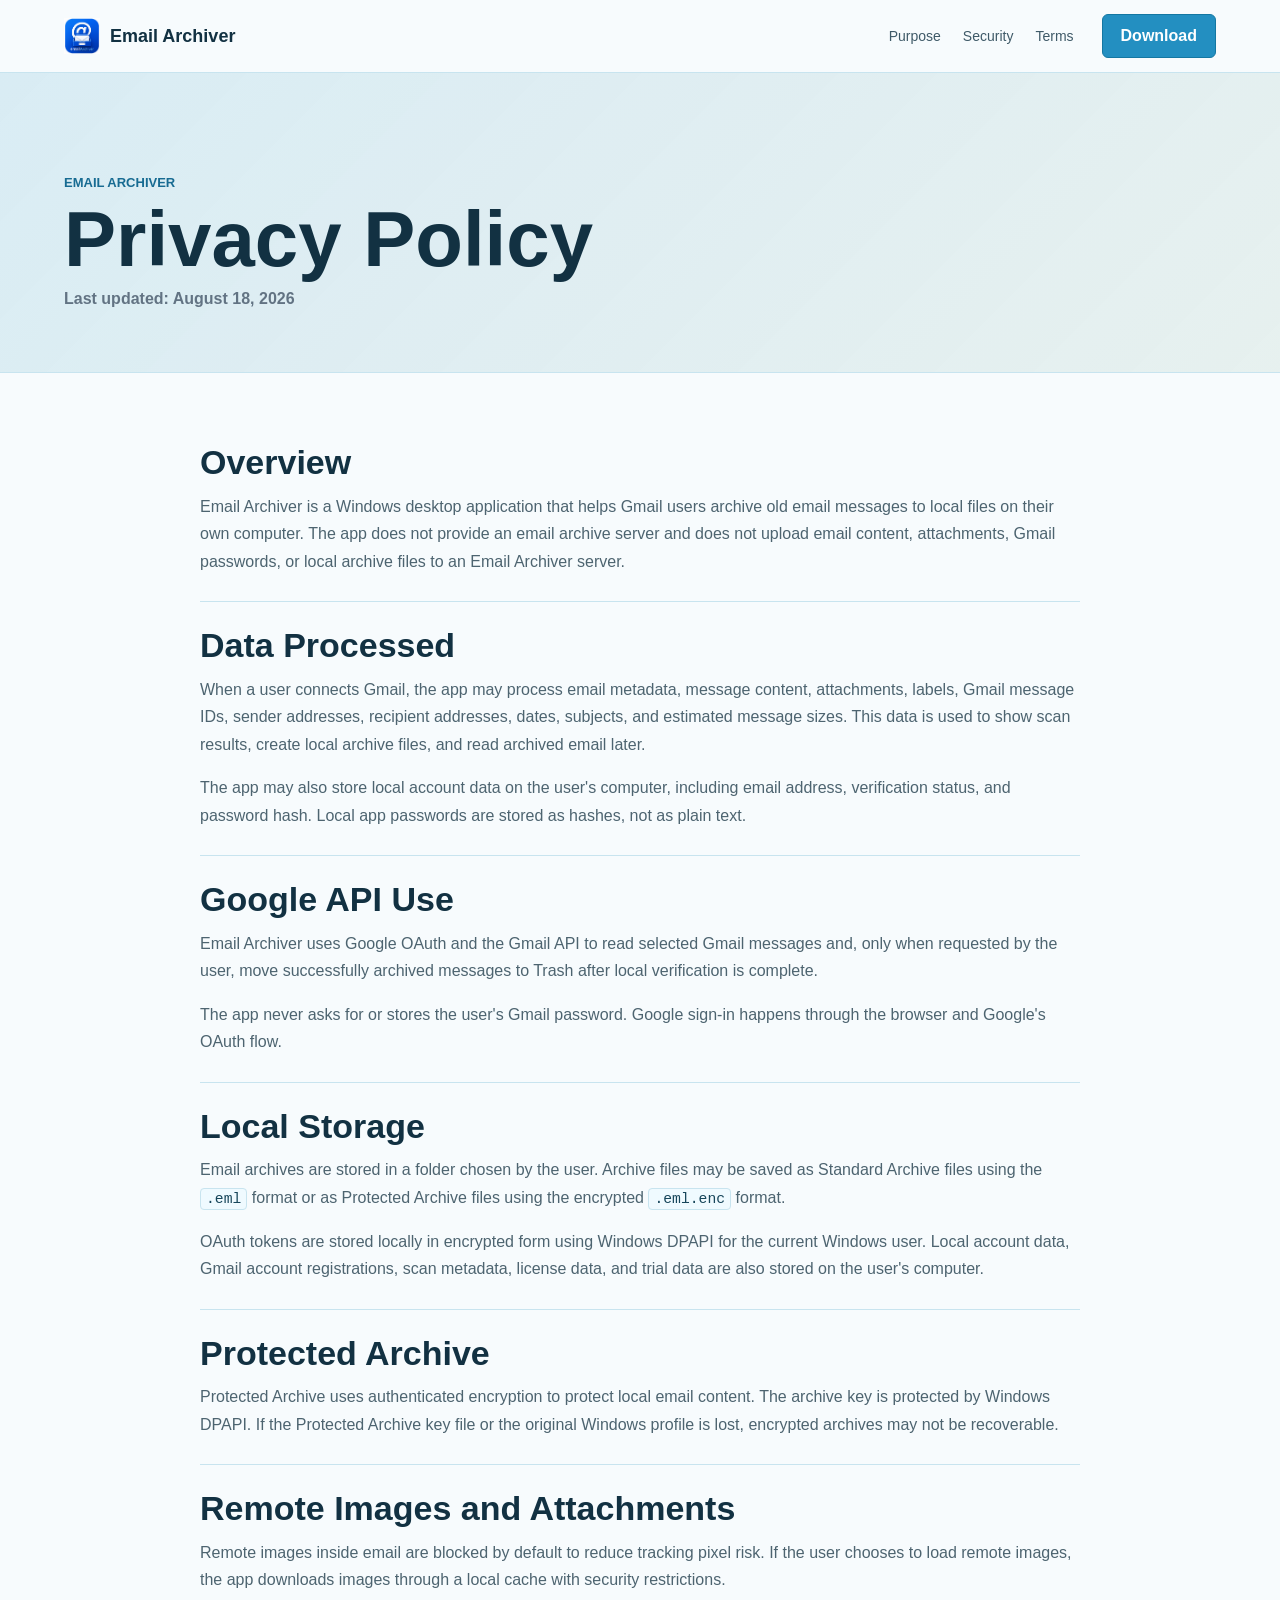
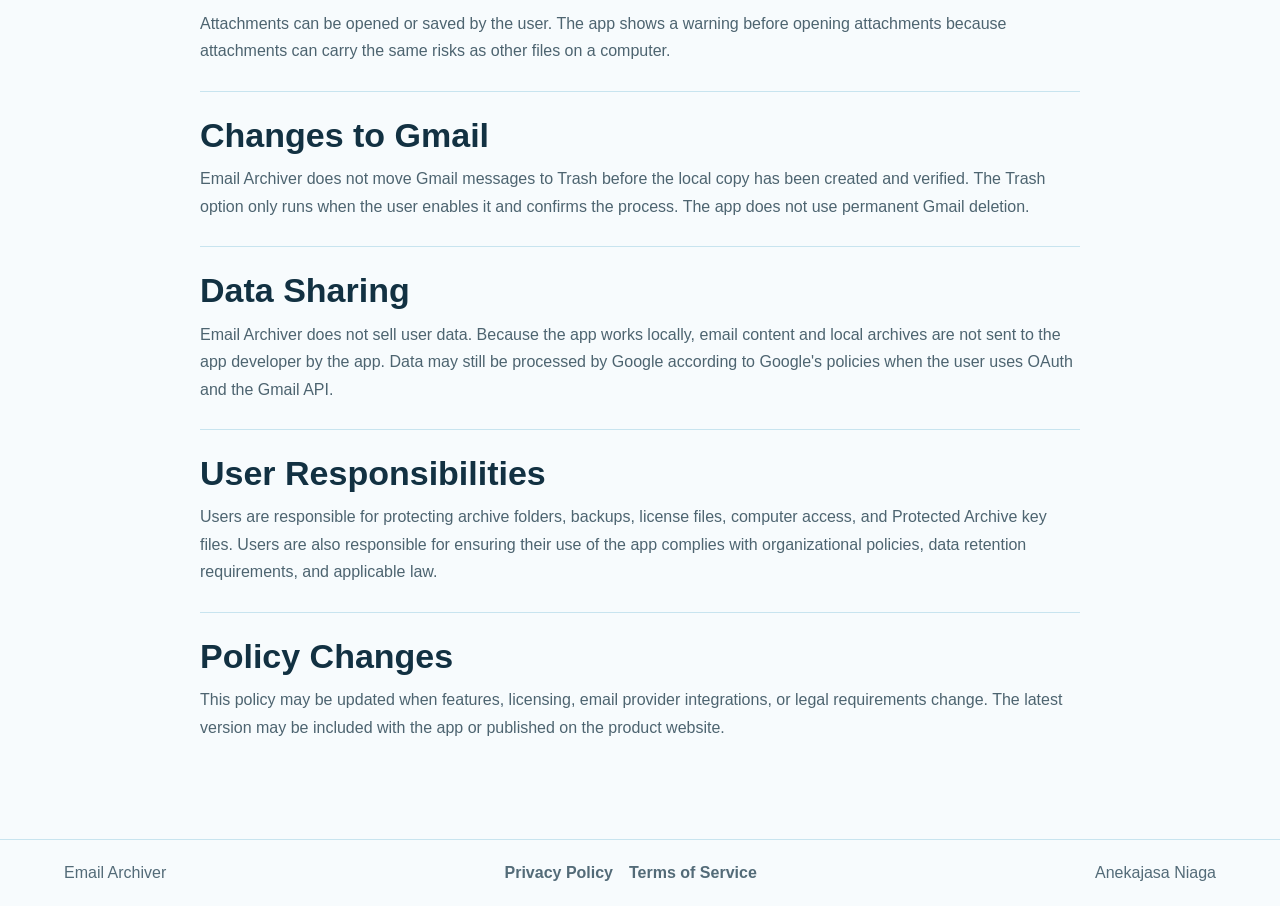
==== commit 0b48c644: "masih sama" ====
--- a/public/privacy-policy.html
+++ b/public/privacy-policy.html
@@ -10,7 +10,7 @@
 <body>
   <header class="site-header">
     <a class="brand" href="index.html" aria-label="Email Archiver">
-      <span class="brand-mark" aria-hidden="true">EA</span>
+      <img src="logo.png" alt="Email Archiver" class="brand-logo">
       <span>Email Archiver</span>
     </a>
     <nav class="nav-links" aria-label="Main navigation">
--- a/public/styles.css
+++ b/public/styles.css
@@ -187,6 +187,35 @@
   line-height: 1.55;
 }
 
+.identity-list {
+  display: grid;
+  grid-template-columns: repeat(2, minmax(0, 1fr));
+  gap: 10px;
+  max-width: 680px;
+  margin: 16px 0 0;
+}
+
+.identity-list div {
+  padding: 12px 14px;
+  background: rgba(255, 255, 255, 0.78);
+  border: 1px solid var(--line);
+  border-radius: 8px;
+}
+
+.identity-list dt {
+  margin-bottom: 5px;
+  color: var(--blue-dark);
+  font-size: 12px;
+  font-weight: 800;
+  text-transform: uppercase;
+}
+
+.identity-list dd {
+  margin: 0;
+  color: #334e5c;
+  line-height: 1.45;
+}
+
 .hero-actions,
 .download-actions {
   display: flex;
@@ -653,6 +682,10 @@
   .workflow {
     grid-template-columns: repeat(2, minmax(0, 1fr));
   }
+
+  .identity-list {
+    grid-template-columns: 1fr;
+  }
 }
 
 @media (max-width: 640px) {
